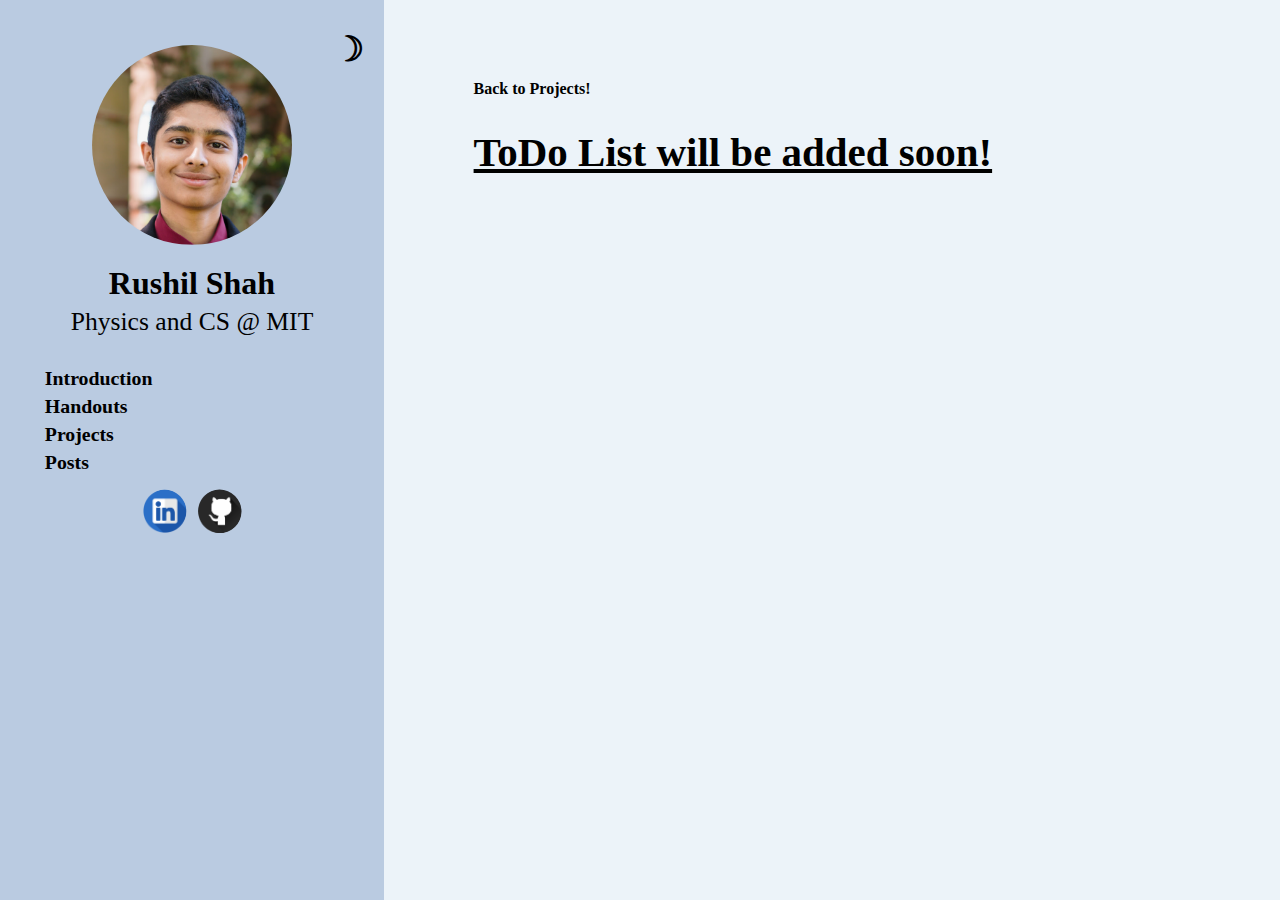
==== todo.html @ 07b7e638 "more bug fixes and added project pictures" ====
<!DOCTYPE html>
<html lang="en">

<head>
    <link rel="stylesheet" type="text/css" href="styles.css">
    <title>Physics Simulations</title>
</head>

<body>
    <div class="left-half"> <!-- Controls the left half of the page -->    
        <button class="dark-mode-button" id="dark-mode-toggle">&#x263D;</button>
        <img src="images/square_selfie.png" alt="Selfie" class="profile-pic">
        <div style="height: 20px;"></div>
        <div class="center-text">
            <h1>
                Rushil Shah
            </h1>
        </div>
        <div style="height: 5px;"></div>
        <div class="center-text">
            <h3>
                Physics and CS @ MIT
            </h3>
        </div>
        <h4>
            <div style="height: 30px;"></div>
            <a href="/index.html#intro">Introduction</a> <br>
            <div style="height: 5px;"></div>
            <a href="/index.html#handouts">Handouts</a> <br>
            <div style="height: 5px;"></div>
            <a href="/index.html#proj">Projects</a> <br>
            <div style="height: 5px;"></div>
            <a href="/index.html#posts">Posts</a> <br>
        </h4>
        <h5>
            <!-- target="_blank" augmentation makes the site open in a new tab -->
            <div style="height: 10px;"></div>
            <div class="center-text">
            <a href="https://www.linkedin.com/in/rushil-shah-5a8056262" target="_blank"><img src="images/linkedin_logo.png" alt="linkedin_logo" class="logo-pic"></a> 
            <a href="https://github.com/shah-rushil" target="_blank"><img src="images/github_logo.png" alt="github_logo" class="logo-pic"></a>
            </div>
            <div style="height: 187px;"></div>
        </h5>
    </div>
    <div class="right-half">
        <div style="height: 80px;"></div>
        <a href="/index.html#proj">Back to Projects!</a>
        <div style="height: 30px;"></div>
        <h2>
            ToDo List will be added soon!
        </h2>
    </div>
    <script src="script.js"></script>
</body>

</html>
---- styles.css ----
/* CSS Reset */
*, *::before, *::after {
    box-sizing: border-box;
    margin: 0;
    padding: 0;
}

body {
    font-family: Arial, sans-serif;
}

/* Divide the webpage into two halves */
.left-half, .right-half {
    height: 100vh;
    float: left; /* Float the elements to the left so they appear side by side */
}

/* Project Formatting */
.project{
    width: 19vw;
    height:auto;
    float: left;
    align-items: center;
    justify-content: center;
    display: flex;
    position: relative;
}

.project-img{
    border-radius: 10%;
    width: 13.5vw;
    transition: transform 0.3s ease; /* Smooth transition */
}

.project-img:hover{
    transform: scale(1.15);
}

.project-img-link{
    display: flex; 
    justify-content: center; 
    align-items: center; 
}

.project-text {
    position: absolute;
    margin-top: 107%;
    left: 0;
    width: 100%; /* Text takes full width of parent container */
    padding: 10px;
    text-align: center; /* Align text in the center */
}

/* Apply different background colors to each half */
.left-half {
    position: fixed;
    top: 0; /* Position it at the top of the viewport */
    bottom: 0; /* Extend it to the bottom of the viewport */
    left: 0; /* Align it to the left side of the viewport */
    overflow: hidden; /* Hide any content overflow */
    width: 30vw;
    padding: 3.5%;
    background-color: #bacbe1 ; /* Change this color to the desired color for the left half */
}

.right-half {
    overflow-y: auto; /* Allow vertical scrolling */
    width: 70vw;
    margin-left: 30vw; /* Leave space for the fixed left column */
    padding-right: 3%;
    padding-left: 7%; /* Text begins 90 pixels to the left of the divider */
    background-color: #ecf3f9;
}

/* Dark Mode Features */
.dark-mode .left-half{
    background-color: rgb(69, 69, 69);
}

.dark-mode .right-half{
    background-color: rgb(50, 50, 50);
}

.dark-mode h1, .dark-mode h2, .dark-mode h3, .dark-mode h4, .dark-mode h5, .dark-mode h6, .dark-mode p, .dark-mode a, .dark-mode .project, .dark-mode a:hover{
    color: rgb(231, 231, 231);
}
/* End of Dark Mode Features */

.profile-pic {
    border-radius: 50%;
    width: 100%; /* Adjust the width as needed */
    max-width: 200px;
    height: auto; /* Adjust the height as needed */
    align-items: center;
    justify-content: center;
    display: block;
    margin: 0 auto;
}

.logo-pic{
    border-radius: 50%;
    width: 100%; /* Adjust the width as needed */
    max-width: 55px;
    height: auto; /* Adjust the height as needed */
    align-items: center;
    justify-content: center;
    display: flex;
    padding: 10%;
}

.center-text{
    align-items: center;
    justify-content: center;
    display: flex;
    margin: 0px;
    padding: 0px;
}

h1, h2, h3{
    text-align: left;
}

h1{
    font-size: 2.5vw;
    font-family: Georgia;
}

h2{
    font-size: 3.2vw;
    font-family: Garamond;
    text-decoration: underline;
}

h3{
    font-size: 2vw;
    font-family: Georgia;
    font-weight: lighter;
}

h4{
    font-size: 1.55vw;
}

h5{
    font-size: 1.3vw;
}

a, a:hover{
    color:black;
    font-weight: 800;
    font-family: Georgia, 'Times New Roman', Times, serif;
}

a{
    text-decoration: none;
}

a:hover{
    text-decoration: underline;
}

p{
    font-family:Arial, Helvetica, sans-serif;
    font-size: 1.3vw;
}

.dark-mode-button {
    position: absolute;
    top: 16px;
    left: 25vw;
    width: 4vw;
    align-self: center;
    padding: 1vw 1vw; 
    border-radius: 5px; 

    background-color: #bacbe1;
    cursor: pointer;
    border: none;
    font-size: 2.7vw;
    font-weight: bolder;
}

.dark-mode .dark-mode-button{
    background-color: rgb(69, 69, 69);
    font-style: normal;
}
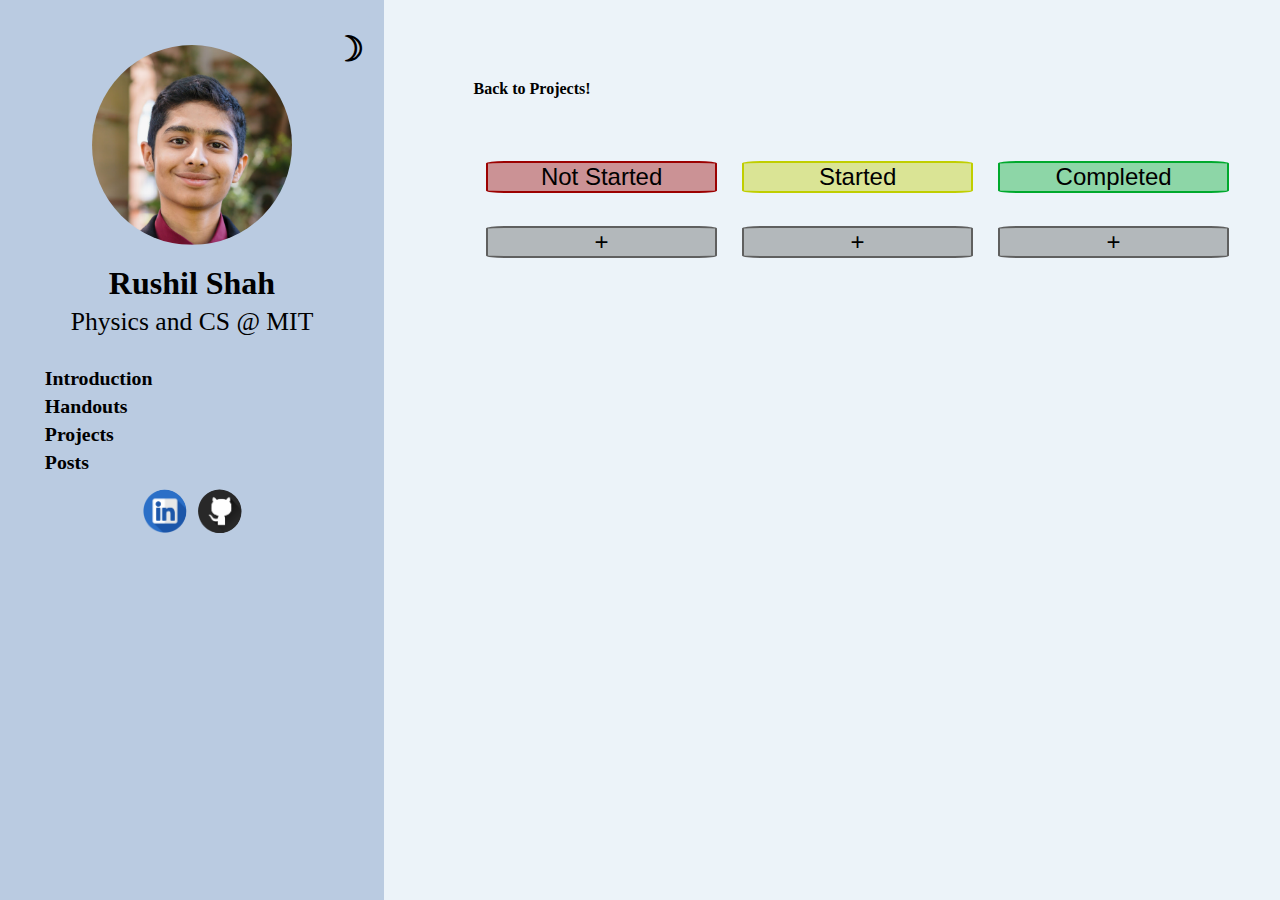
==== commit 19675659: "to-do list first draft" ====
--- a/todo.html
+++ b/todo.html
@@ -2,8 +2,9 @@
 <html lang="en">
 
 <head>
+    <link rel="stylesheet" type="text/css" href="todo.css">
     <link rel="stylesheet" type="text/css" href="styles.css">
-    <title>Physics Simulations</title>
+    <title>To-Do List</title>
 </head>
 
 <body>
@@ -45,12 +46,37 @@
     <div class="right-half">
         <div style="height: 80px;"></div>
         <a href="/index.html#proj">Back to Projects!</a>
-        <div style="height: 30px;"></div>
-        <h2>
-            ToDo List will be added soon!
-        </h2>
+        <div style="height: 40px;"></div>
+        <div class="task" id="not-started-task"> <!-- Not Started Tasks -->
+            <div class="not-started-title">
+                Not Started
+            </div>
+            <div class="spacer"></div>
+            <div class="add-element" id="not-started">
+                +
+            </div>
+        </div>
+        <div class="task" id="started-task"> <!-- Unfinished Tasks -->
+            <div class="started-title">
+                Started
+            </div>
+            <div class="spacer"></div>
+            <div class="add-element" id="started">
+                +
+            </div>
+        </div>
+        <div class="task" id="completed-task"> <!-- Finished Tasks -->
+            <div class="completed-title">
+                Completed
+            </div>
+            <div class="spacer"></div>
+            <div class="add-element" id="completed">
+                +
+            </div>
+        </div>
     </div>
     <script src="script.js"></script>
+    <script src="todo.js"></script>
 </body>
 
 </html>--- a/todo.css
+++ b/todo.css
@@ -0,0 +1,127 @@
+* {
+    margin: 0;
+    padding: 0;
+    box-sizing: border-box;
+  }
+
+/* Task List Formatting */
+.task{
+    width: 20vw;
+    height:auto;
+    float: left;
+    align-items: center;
+    justify-content: center;
+    display: block;
+    position: relative;
+    padding: 1vw;
+}
+
+.task-text {
+    position: absolute;
+    margin-top: 107%;
+    left: 0;
+    width: 100%; /* Text takes full width of parent container */
+    padding: 10px;
+    text-align: center; /* Align text in the center */
+}
+
+/* Task List Header Formatting */
+
+.completed-title, .add-element, .started-title, .not-started-title{
+    display: block; /* Ensure the divs take the full width */
+    clear: both;    /* Ensure they start on a new line */
+    width: 100%;     /* Specific width for visual layout */
+    margin: 10px auto; /* Centered and with margin for spacing */
+    border-radius: 8%;
+    text-align: center;
+    font-size: 150%;
+}
+
+.completed-title {
+    border: 2px solid rgb(0, 169, 45);
+    background-color: rgba(0, 169, 45, 0.4);
+}
+
+.started-title{
+    border: 2px solid rgb(192, 206, 0);
+    background-color: rgba(192, 206, 0, 0.4);
+}
+
+.not-started-title{
+    border: 2px solid rgb(156, 1, 1);
+    background-color: rgba(156, 1, 1, 0.4);
+}
+
+.dark-mode .not-started-title, .dark-mode .started-title, .dark-mode .completed-title, .dark-mode .add-element, .dark-mode .list-element, .dark-mode .textarea-element{
+    color: rgb(231, 231, 231);
+}
+
+/* Task List Element Formatting */
+
+.add-element{
+    background-color: rgba(95, 95, 95, 0.4);
+}
+
+.list-element{
+    position: relative; /* Add relative positioning to the container */
+    display: grid;
+    grid-template-columns: 1.2fr auto;
+    grid-template-rows: auto 0.5fr;
+    grid-template-areas: 
+        "textarea close-button"
+        "textarea .";
+    margin-bottom: 10px;
+    border-radius: 5%;
+    padding: 10px;
+    width: 100%;
+    box-sizing: border-box;
+}
+
+
+.list-element, .textarea-element{
+    background-color: rgb(177, 177, 177);
+}
+
+.dark-mode .textarea-element, .dark-mode .list-element{
+    background-color: rgb(95, 95, 95);
+}
+
+.add-element, .list-element{
+    border: 2px solid rgb(95, 95, 95);
+}
+
+.spacer {
+    height: 1vw;
+    display: block;
+    clear: both;
+}
+
+.add-element:hover{
+    background-color: rgba(95, 95, 95, 0.8);
+}
+
+.textarea-element{
+    box-sizing: border-box;
+    flex-grow: 1;
+    border: none;
+    resize: none;
+}
+
+.close-button {
+    width: 5%;
+    height: 6%;
+    background-color: red;
+    color: rgb(255, 255, 255);
+    border: none;
+    border-radius: 50%;
+    cursor: pointer;
+    display: flex;
+    align-items: center;
+    justify-content: center;
+    font-size: 12px;
+    opacity: 0;
+}
+
+.list-element:hover .close-button{
+    opacity: 1;
+}--- a/styles.css
+++ b/styles.css
@@ -28,8 +28,8 @@
 
 .project-img{
     border-radius: 10%;
-    width: 13.5vw;
     transition: transform 0.3s ease; /* Smooth transition */
+    max-width: 14vw;
 }
 
 .project-img:hover{
@@ -183,4 +183,4 @@
 .dark-mode .dark-mode-button{
     background-color: rgb(69, 69, 69);
     font-style: normal;
-}+}
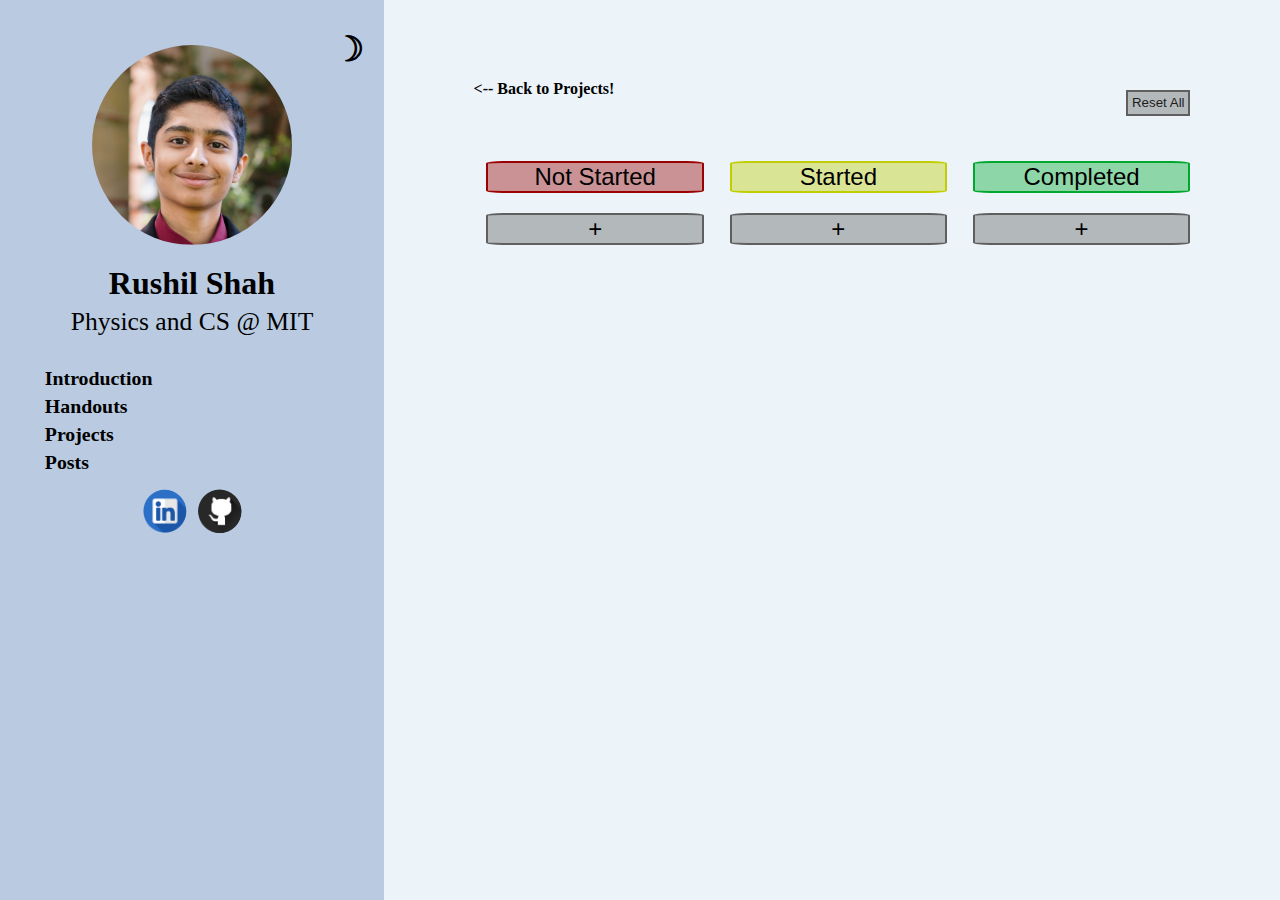
==== commit 887e6441: "to-do list bug fix" ====
--- a/todo.html
+++ b/todo.html
@@ -45,8 +45,10 @@
     </div>
     <div class="right-half">
         <div style="height: 80px;"></div>
-        <a href="/index.html#proj">Back to Projects!</a>
-        <div style="height: 40px;"></div>
+        <a href="/index.html#proj"> &lt;-- Back to Projects!</a>
+        <div style="height: 20px;"></div>
+        <button class="reset-button" id="reset"> Reset All </button>
+        <div style="height: 20px;"></div>
         <div class="task" id="not-started-task"> <!-- Not Started Tasks -->
             <div class="not-started-title">
                 Not Started
--- a/todo.css
+++ b/todo.css
@@ -6,14 +6,15 @@
 
 /* Task List Formatting */
 .task{
-    width: 20vw;
+    width: 19vw;
     height:auto;
     float: left;
-    align-items: center;
     justify-content: center;
-    display: block;
+    display: flex;
     position: relative;
     padding: 1vw;
+    flex-wrap: wrap;
+    align-items: flex-start;
 }
 
 .task-text {
@@ -58,7 +59,7 @@
 
 /* Task List Element Formatting */
 
-.add-element{
+.add-element, .reset-button{
     background-color: rgba(95, 95, 95, 0.4);
 }
 
@@ -83,10 +84,10 @@
 }
 
 .dark-mode .textarea-element, .dark-mode .list-element{
-    background-color: rgb(95, 95, 95);
+    background-color: rgb(99, 99, 99);
 }
 
-.add-element, .list-element{
+.add-element, .list-element, .reset-button{
     border: 2px solid rgb(95, 95, 95);
 }
 
@@ -96,7 +97,7 @@
     clear: both;
 }
 
-.add-element:hover{
+.add-element:hover, .reset-button:hover{
     background-color: rgba(95, 95, 95, 0.8);
 }
 
@@ -105,6 +106,7 @@
     flex-grow: 1;
     border: none;
     resize: none;
+    font-size: 125%;
 }
 
 .close-button {
@@ -124,4 +126,18 @@
 
 .list-element:hover .close-button{
     opacity: 1;
+}
+
+/* Reset Button */
+
+.reset-button{
+    position: absolute;
+    top: 7vw;
+    right: 7vw;
+    padding: 0.3%;
+    color: rgb(29, 29, 29);
+}
+
+.dark-mode .reset-button{
+    color: rgb(209, 209, 209);
 }